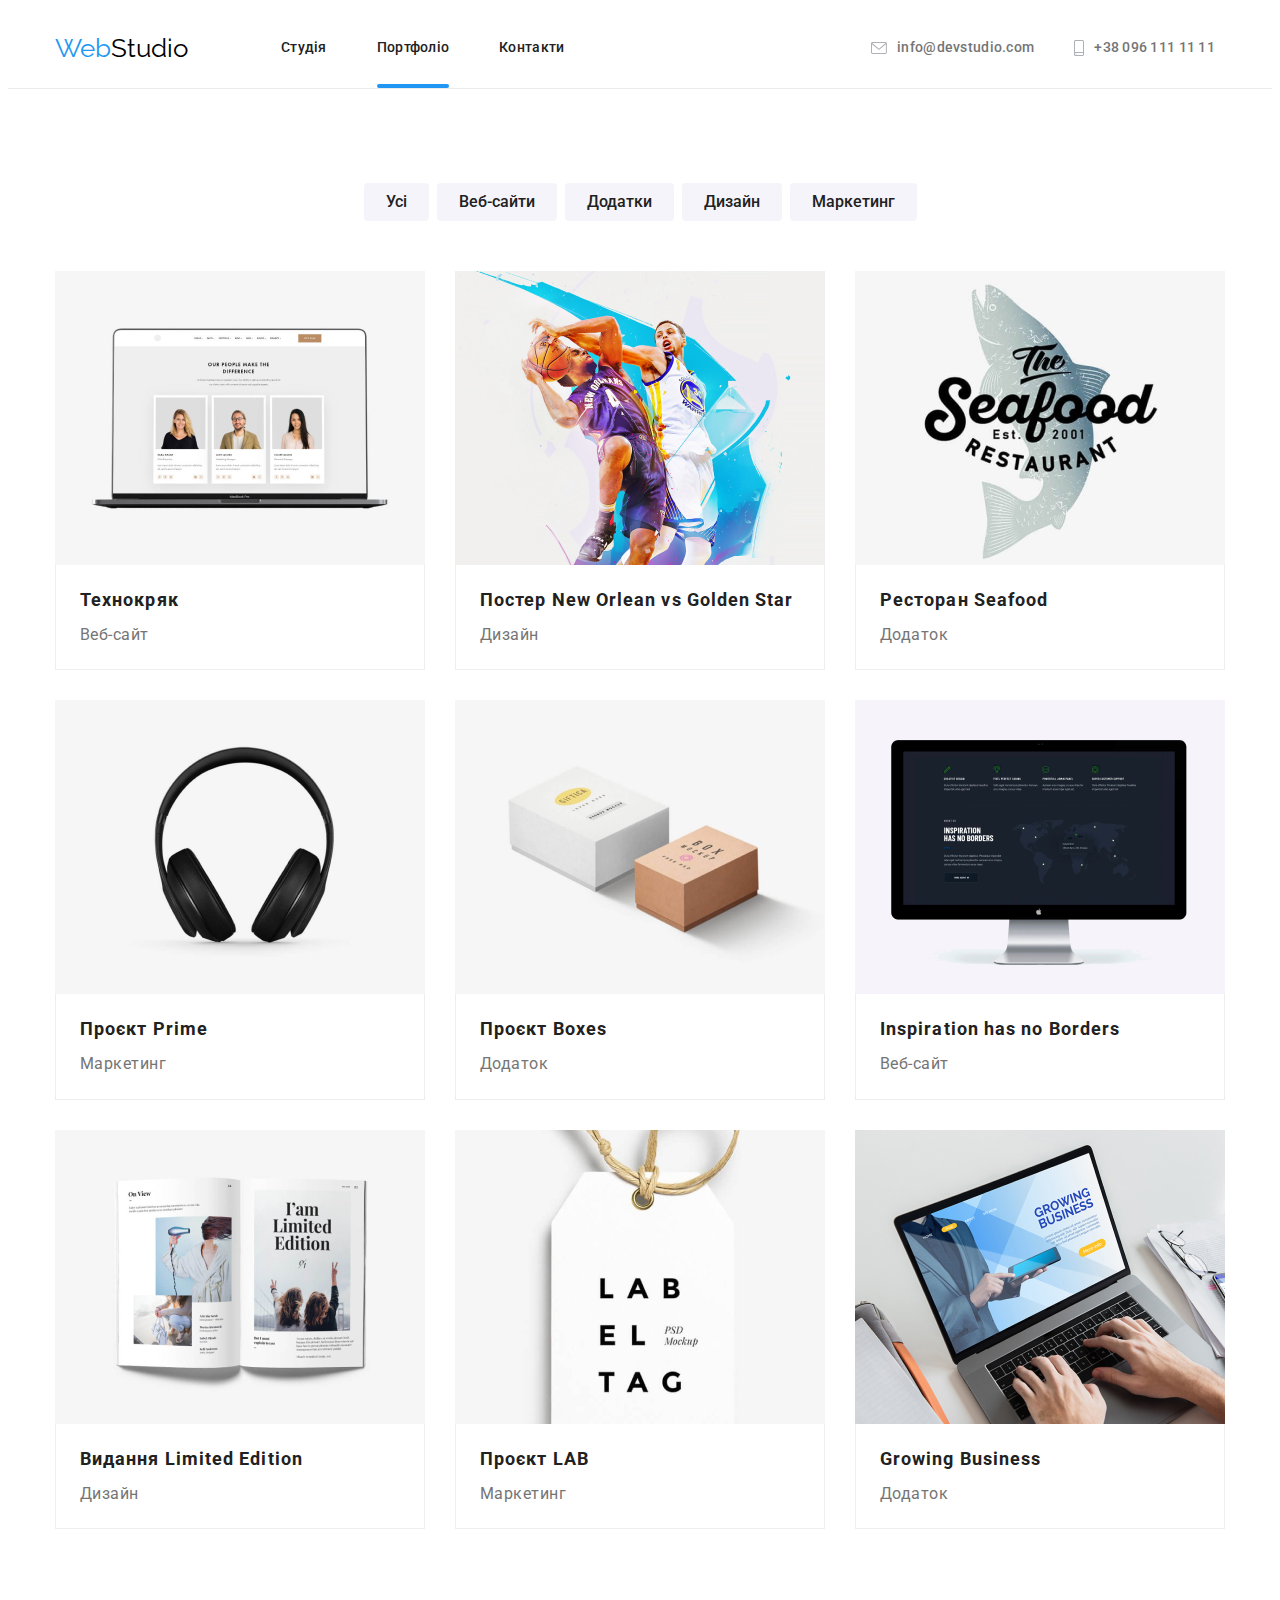
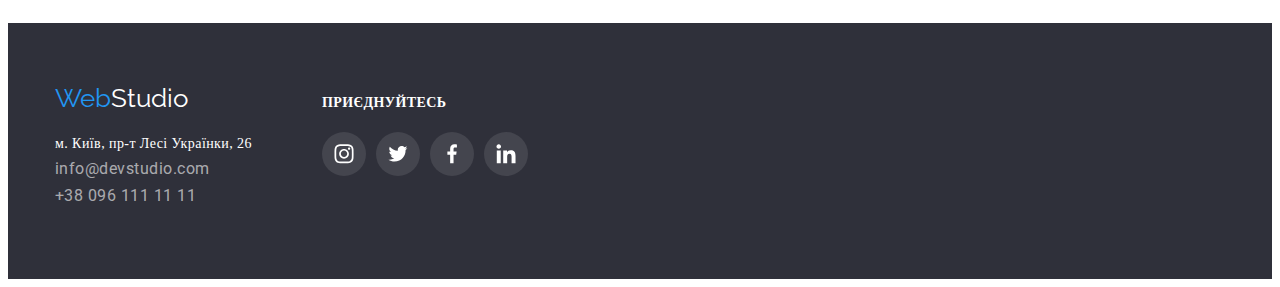
==== portfolio.html @ 5548c5ff "Додає попередній файл" ====
<!DOCTYPE html>
<html lang="uk">
  <head>
    <meta charset="UTF-8" />
    <meta http-equiv="X-UA-Compatible" content="IE=edge" />
    <meta name="viewport" content="width=device-width, initial-scale=1.0" />
    <title>Портфоліо</title>
    <link rel="preconnect" href="https://fonts.googleapis.com" />
    <link rel="preconnect" href="https://fonts.gstatic.com" crossorigin />
    <link
      href="https://fonts.googleapis.com/css2?family=Raleway:wght@700&family=Roboto:wght@400;500;700;900&display=swap"
      rel="stylesheet"
    />
    <link
      rel="stylesheet"
      href="https://cdnjs.cloudflare.com/ajax/libs/modern-normalize/1.1.0/modern-normalize.min.css"
      integrity="sha512-wpPYUAdjBVSE4KJnH1VR1HeZfpl1ub8YT/NKx4PuQ5NmX2tKuGu6U/JRp5y+Y8XG2tV+wKQpNHVUX03MfMFn9Q=="
      crossorigin="anonymous"
      referrerpolicy="no-referrer"
    />
    <link rel="stylesheet" href="./css/styles.css" />
  </head>
  <body>
    <header class="header">
      <div class="container main-nav">
        <div class="container-nav-logo">
          <a href="" class="link logo"
            ><span class="logo-decorate">Web</span>Studio</a
          >
          <p></p>
          <nav class="nav">
            <ul class="nav-list">
              <li class="list">
                <a href="./index.html" class="nav-link link">Студія</a>
              </li>
              <li class="list">
                <a href="" class="nav-link current link">Портфоліо</a>
              </li>
              <li class="list">
                <a href="" class="nav-link link">Контакти</a>
              </li>
            </ul>
          </nav>
        </div>
        <div>
          <ul class="contacts">
            <li class="list contacts-list">
              <a class="link contacts-link color-link" href="mailto:info@devstudio.com">
                <svg class="sprite-contact" style="height:12px; width:16px">
                  <use href="./img/sprite.svg#icon-envelope-1"></use>
                </svg>
                info@devstudio.com</a
              >
            </li>
            <li class="list contacts-list">
              <a class="link contacts-link color-link" href="mailto:info@devstudio.com">
                  <svg class="sprite-contact" style="height:16px; width: 10px">
                    <use href="./img/sprite-telephone.svg#icon-smartphone-2-1"></use>
                  </svg>+38 096 111 11 11</a>
            </li>
          </ul>
        </div>
      </div>
    </header>
    <main>
      <section class="portfolio">
        <div class="container container-projects">
          <h1 class="visually-hidden">Портфоліо</h1>
          <ul class="buttons-list">
            <li class="link list">
              <button class="button button-portfolio" type="button">Усі</button>
            </li>
            <li class="link list">
              <button class="button button-portfolio" type="button">
                Веб-сайти
              </button>
            </li>
            <li class="link list">
              <button class="button button-portfolio" type="button">
                Додатки
              </button>
            </li>
            <li class="link list">
              <button class="button button-portfolio" type="button">
                Дизайн
              </button>
            </li>
            <li class="link list">
              <button class="button button-portfolio" type="button">
                Маркетинг
              </button>
            </li>
          </ul>
          <ul class="projects">
            <li class="projects-list list">
              <a href="" class="projects-link link">
              <div class="projects-overlay">
                <img
                class="projects-item"
                src="./img/tehnokryack.jpg"
                width="370"
                alt="Технокряк"
              />
                <p class="projects-overlay-text">Ресурс пропонує комплексні пропозиції з різним рівнем
                  функціоналу та сервісів. Все це дозволить відвідувачу
                  отримати вичерпні відомості про компанію чи приватну особу.</p>
              </div>
              <div class="projects-description">
                <h2 class="projects-title">Технокряк</h2>
                <p class="projects-about">Веб-сайт</p>
              </div>
            </a>
            </li>
            <li class="projects-list link list">
              <a href="" class="projects-link link">
              <div class="projects-overlay"><img
                class="projects-item"
                src="./img/new-orlean.jpg"
                width="370"
                alt="New Orlean постер"
              />
              <p class="projects-overlay-text">Ресурс пропонує комплексні пропозиції з різним рівнем
                функціоналу та сервісів. Все це дозволить відвідувачу
                отримати вичерпні відомості про компанію чи приватну особу.</p>
              </div>
              <div class="projects-description">
                <h2 class="projects-title">Постер New Orlean vs Golden Star</h2>
                <p class="projects-about">Дизайн</p>
              </div>
            </a>
            </li>
            <li class="projects-list link list">
              <a href="" class="projects-link link">
                <div class="projects-overlay"><img
                class="projects-item"
                src="./img/seafood.jpg"
                width="370"
                alt="Ресторан Seafood"
              />
              <p class="projects-overlay-text">Ресурс пропонує комплексні пропозиції з різним рівнем
                функціоналу та сервісів. Все це дозволить відвідувачу
                отримати вичерпні відомості про компанію чи приватну особу.</p></div>
              <div class="projects-description">
                <h2 class="projects-title">Ресторан Seafood</h2>
                <p class="projects-about">Додаток</p>
              </div>
            </a>
            </li>
            <li class="projects-list link list">
              <a href="" class="projects-link link">
                <div class="projects-overlay"><img
                class="projects-item"
                src="./img/prime.jpg"
                width="370"
                alt="Проєкт Prime"
              />
              <p class="projects-overlay-text">Ресурс пропонує комплексні пропозиції з різним рівнем
                функціоналу та сервісів. Все це дозволить відвідувачу
                отримати вичерпні відомості про компанію чи приватну особу.</p></div>
              <div class="projects-description">
                <h2 class="projects-title">Проєкт Prime</h2>
                <p class="projects-about">Маркетинг</p>
              </div>
            </a>
            </li>
            <li class="projects-list link list">
              <a href="" class="projects-link link">
                <div class="projects-overlay"><img
                class="projects-item"
                src="./img/boxes.jpg"
                width="370"
                alt="Проєкт Boxes"
              />
              <p class="projects-overlay-text">Ресурс пропонує комплексні пропозиції з різним рівнем
                функціоналу та сервісів. Все це дозволить відвідувачу
                отримати вичерпні відомості про компанію чи приватну особу.</p></div>
              <div class="projects-description">
                <h2 class="projects-title">Проєкт Boxes</h2>
                <p class="projects-about">Додаток</p>
              </div>
            </a>
            </li>
            <li class="projects-list link list">
              <a href="" class="projects-link link">
                <div class="projects-overlay"><img
                class="projects-item"
                src="./img/inspiration.jpg"
                width="370"
                alt="Inspiration has no Borders"
              />
              <p class="projects-overlay-text">Ресурс пропонує комплексні пропозиції з різним рівнем
                функціоналу та сервісів. Все це дозволить відвідувачу
                отримати вичерпні відомості про компанію чи приватну особу.</p></div>
              <div class="projects-description">
                <h2 class="projects-title">Inspiration has no Borders</h2>
                <p class="projects-about">Веб-сайт</p>
              </div>
            </a>
            </li>
            <li class="projects-list link list">
              <a href="" class="projects-link link">
                <div class="projects-overlay"><img
                class="projects-item"
                src="./img/limited-edition.jpg"
                width="370"
                alt="Видання Limited Edition"
              />
              <p class="projects-overlay-text">Ресурс пропонує комплексні пропозиції з різним рівнем
                функціоналу та сервісів. Все це дозволить відвідувачу
                отримати вичерпні відомості про компанію чи приватну особу.</p></div>
              <div class="projects-description">
                <h2 class="projects-title">Видання Limited Edition</h2>
                <p class="projects-about">Дизайн</p>
              </div>
            </a>
            </li>
            <li class="projects-list link list">
             <a href="" class="projects-link link">
              <div class="projects-overlay"> <img
              class="projects-item"
              src="./img/lab.jpg"
              width="370"
              alt="Проєкт LAB"
            />
            <p class="projects-overlay-text">Ресурс пропонує комплексні пропозиції з різним рівнем
              функціоналу та сервісів. Все це дозволить відвідувачу
              отримати вичерпні відомості про компанію чи приватну особу.</p></div>
              <div class="projects-description">
                <h2 class="projects-title">Проєкт LAB</h2>
                <p class="projects-about">Маркетинг</p>
              </div>
            </a>
            </li>
            <li class="projects-list link list">
              <a href="" class="projects-link link">
                <div class="projects-overlay">
                <img
                class="projects-item"
                src="./img/growing-business.jpg"
                width="370"
                alt="Growing Business"
              />
              <p class="projects-overlay-text">Ресурс пропонує комплексні пропозиції з різним рівнем
                функціоналу та сервісів. Все це дозволить відвідувачу
                отримати вичерпні відомості про компанію чи приватну особу.</p>
              </div>
              <div class="projects-description">
                <h2 class="projects-title">Growing Business</h2>
                <p class="projects-about">Додаток</p>
              </div>
            </a>
            </li>
          </ul>
        </div>
      </section>
    </main>
    <footer class="footer">
      <div class="container footer-group">
        <div class="footer-address">
          <a href="" class="link logo footer-logo"
            ><span class="logo-decorate">Web</span>Studio</a>
          <address class="address">
            <ul>
              <li class="list">
                  <p class="post-address">м. Київ, пр-т Лесі Українки, 26</p>
              </li>
              <li class="list">
                <a href="mailto:info@devstudio.com" class="link address-details"
                >info@devstudio.com</a>
              </li>
              <li class="list">
                <a href="tel:+380961111111" class="link address-details"
              >+38 096 111 11 11</a>
              </li>
            </ul>
          </address>
        </div>
        <div class="footer-social">
          <span class="call-to-action">Приєднуйтесь</span>
          <ul class="footer-list">
            <li class="footer-media list">
              <a class="link media footer-icon" href="">
                <svg class="team-media-footer" width="20" height="20">
                  <use href="./img/sprite.svg#icon-instagram-2-1"></use>
                </svg>
              </a>
            </li>
            <li class="footer-media list">
              <a class="link media footer-icon" href="">
                <svg class="team-media-footer" width="20" height="20">
                  <use href="./img/sprite.svg#icon-twitter-1-1"></use>
                </svg>
              </a>
            </li>
            <li class="footer-media list">
              <a class="link media footer-icon" href="">
                <svg class="team-media-footer" width="20" height="20">
                  <use href="./img/sprite.svg#icon-facebook-1-1"></use>
                </svg>
              </a>
            </li>
            <li class="footer-media list">
              <a class="link media footer-icon" href="">
                <svg class="team-media-footer" width="20" height="20">
                  <use href="./img/sprite.svg#icon-linkedin-1-1"></use>
                </svg>
              </a>
            </li>
          </ul>
        </div>
      </div>
      </div>
    </footer>
  </body>
</html>
---- css/styles.css ----
/* -------Загальні --------*/
:root {
    /* Кольори */
/* --background-primary: #f5f5f5; */
--background-second: #F5F4FA;
--background-elements: #2F303A;
--color-primary: #757575;
--color-grey: #212121;
--color-black: #000000;
--color-blue: #2196f3;
--color-white: #ffffff;
--color-link: #AFB1B8;
--transition-duration: 250ms;
--transition-timing-function: cubic-bezier(0.4, 0, 0.2, 1);

}
 
*,
*::before,
*::after {
    box-sizing: border-box;
}

p, h1, h2, h3 {
    margin: 0;
}

ul {
    margin: 0;
    padding: 0;
}

button {
    cursor: pointer;
    border-radius: 4px;

    font-family: 'Roboto', sans-serif;
}

address {
    font-style: normal;
}

.page {
    font-family: 'Roboto', sans-serif;
    font-size: 14px;

    color: var(--color-primary);

    letter-spacing: 0.03em;
}

.link {
    text-decoration: none;
    font-family: 'Roboto', sans-serif;
}

.list {
    list-style: none;
}

.visually-hidden {
    position: absolute;
    width: 1px;
    height: 1px;
    margin: -1px;
    border: 0;
    padding: 0;
    
    white-space: nowrap;
    clip-path: inset(100%);
    clip: rect(0 0 0 0);
    overflow: hidden;
  }

.current {
    color: var(--color-blue);
}

.section-title {
    font-weight: 700;
    font-size: 36px;
    line-height: 1.16;
    text-align: center;
}

.container {
    width: 1200px;
    padding-right: 15px;
    padding-left: 15px;
    margin: 0 auto;
    
}

img {
    display: block;
}

.media {
    border-radius: 50%;
    display: flex;
    justify-content: center;
    align-items: center;

    width: 44px;
    height: 44px;

    gap: 10px;
    fill: currentColor;
}

.media:hover,
.media::after {
    fill: var(--color-blue);
}

.color-link {
    fill: var(--color-link);

    transition: color var(--transition-duration) var(--transition-timing-function);
}

.color-link:hover,
.color-link:after {
    fill: var(--color-blue);
}

/* -----Хедер --- */

.header {
    
    border-bottom: 1px solid #ECECEC;
}

.logo {
    font-family: 'Raleway', sans-serif;
    font-size: 26px;
    line-height: 1.19;
    color: var(--color-black);
}

.logo .logo-decorate {
    color: var(--color-blue);
}

.main-nav {
    display: flex;
    align-items: center;
    justify-content: space-between;
}

.nav-list {
    display: flex;
    gap: 50px;
    align-items: center;
    margin-left: 93px;
}

.current::after {
    content: "";

    position: absolute;

    left: 0;
    bottom: 0;

    display: block;
    width: 100%;
    height: 4px;
    background-color: var(--color-blue);

    border-radius: 2px;

    transition: color var(--transition-duration) var(--transition-timing-function);

}

.sprite-contact {
    transition: fill var(--transition-duration) var(--transition-timing-function);

}

.container-nav-logo {
    display: flex;
}

.logo {
    display: flex;
    align-items: center;
}

.contacts {
    display: flex;
    margin-left: auto;
    align-items: center;
    gap: 30px;
}

.nav-link {
    display: block;
    padding-top: 32px;
    padding-bottom: 32px;

    position: relative;

    font-weight: 500;
    font-size: 14px;
    line-height: 1.14;
    letter-spacing: 0.02em;
    color: var(--color-grey);

    transition: color var(--transition-duration) var(--transition-timing-function);

}

.nav-link:hover,
.nav-link:focus {
    color: var(--color-blue);
} 

.contacts .contacts-link {
    font-size: 14px;
    font-weight: 500;
    line-height: 1.14;
    letter-spacing: 0.02em;
    color: var(--color-primary);
    
    display: flex;
    align-items: center;

}

.contacts-link:hover,
.contacts-link:focus {
    color: var(--color-blue);
}

.contakts-list .link {
    padding-top: 32px;
    padding-bottom: 32px;
}

.contacts-link {
    margin-right: 10px;
}

.contacts-list {
    display: flex;
}

.sprite-contact {
    margin-right: 10px;
}



/* -------Секція хіро------*/

.hero {
    text-align: center;
    padding: 200px 0;

    height: 600px;
    max-width: 1600px;
    margin-left: auto;
    margin-right: auto;

    border-color: var(--color-black);

    background-image: url(../img/Img\ Overlay\ \(1\).svg), url(../img/Img\ \(1\).svg);
    background-size: cover;
    background-repeat: no-repeat;
    background-position: center;

}

.hero-title {

    display: block;
    text-align: center;
    margin: 0 auto;
    margin-bottom: 30px;

    color: var(--color-white);

    text-transform: uppercase;
    font-weight: 900;
    font-size: 44px;
    line-height: 1.36;
    letter-spacing: 0.06em;

    max-width: 696px; 
}

.hero-button {
    background-color: var(--color-blue);
    color: var(--color-white);
    box-shadow:  0px 4px 4px rgba(0, 0, 0, 0.15);

    font-weight: 700;
    font-size: 16px;
    line-height: 1.87;
    letter-spacing: 0.06em;

    width: 216px;
    height: 50px;

    border: 0;
    transition: color var(--transition-duration) var(--transition-timing-function);
}

.hero-button:hover,
.hero-button:focus {
    background: #188CE8
}


/* -----Секція advantages-------*/

.container-advantages {
    display: flex;
    gap: 30px;
    margin: 0 auto;
    padding: 94px 0 0 0;
}

.advantages-list::before {
    content: "";
    background-color: rgba(245, 244, 250, 1);
    height: 120px;
    width: 270px;
    
    display: block;
    margin-bottom: 30px;
    gap: 30px;
    margin-top: 0;

    border-radius: 4px;

    background-size:auto;
    background-repeat: no-repeat;
    background-position: center;
}

.antenna::before {
    background-image: url(../img/antenna\ 1\ \(1\).svg);

}

.clock::before {
    background-image: url(../img/clock\ 1\ \(1\).svg);

}

.diagram::before {
    background-image: url(../img/diagram\ 1\ \(1\).svg);

}

.astronaut::before {
    background-image: url(../img/astronaut\ 1\ \(1\).svg);
}


.advantages .advantages-title {
     font-weight: 700;
     font-size: 14px;
     line-height: 1.14;

     color: var(--color-grey);
     text-transform: uppercase;
     margin: 0 auto;
     margin-bottom: 10px;
}

.advantages-main {
    display: flex; gap: 30px;
} 

.advantages .advantages-note {
     line-height: 1.71;
}

.advantages-list {
    width: calc((100% - 90px) / 4);
}

.advantages-note {
    margin: 0 auto;
}

/* -------Секція Duties-------  */

.duties {
    margin: 0 auto;
    padding: 94px 0;
}

.duties-title {
    margin: 0 0 50px 0;

    color: var(--color-grey);
} 

.duties .duties-list {
    display: flex;
    gap: 30px;
}

.overlay-wrap {
    position: relative;
}

.overlay-text {
    position: absolute;

    padding: 27px;
    margin: 0;
    width: 100%;
    bottom: 0;
    left: 0;

    text-align: center;

    text-transform: uppercase;
    font-weight: 700;
    font-size: 14px;
    line-height: 1.14;
    letter-spacing: 0.03em;

    color: var(--color-white);
    background-color: rgba(47, 48, 58, 0.8);
}


/* -----Секція Team --------*/

.team {
    padding: 94px 0;
    background-color: var(--background-second);
}

.container-team {
    padding: 94px 0;
    margin: 0 auto;
}

.team-list {
    display: flex;
    gap: 30px;
}

.team-icon {
    background-color: var(--color-white);
    box-shadow: 0px 1px 3px rgba(0, 0, 0, 0.12), 0px 1px 1px rgba(0, 0, 0, 0.14),
    0px 2px 1px rgba(0, 0, 0, 0.2);

}

.team-title {
    margin-top: 0;
    margin-bottom: 50px;
    color: #212121;
}

.team .team-name {
    font-weight: 500;
    font-size: 16px;
    line-height: 1.18;
    text-align: center;

    margin-bottom: 9.95px;

    color: var(--color-grey);
}

.team .team-role {
    font-size: 16px;
    text-align: center;
    line-height: 1.17;
    letter-spacing: 0.03em;

    margin: 0;
    padding: 0;
    margin-bottom: 16px;
}

.color-link {
    transition: color var(--transition-duration) var(--transition-timing-function);}

.team-description {
    border: 1px;
    border-style:solid;
    border-color: #EEEEEE;
    border-radius: 4px;

    padding: 30px 0;
    padding-bottom: 30px;
    text-align: center;
    
}

.team-media-list {
    display: flex;
    justify-content:center;
    align-items: center;
    gap: 10px;
    margin: 0;
    padding-left: 0;

}

.media {
   
    display: flex;
    align-items: center;
    justify-content: center;
    width: 44px;
    height: 44px;

    color: var(--color-link);
    border-radius: 50%;

    transition: background-color var(--transition-duration)
    var(--transition-timing-function),
  color var(--transition-duration) var(--transition-timing-function);
}

.media:hover,
.media:focus {
    color: var(--color-white);
    background-color: var(--color-blue);

}

/* ---Секція Клієнти---- */

.clients {
    padding: 94px 0;
} 

.clients-title {
    color: var(--color-grey);
    
    margin-top: 0;
    margin-bottom: 50px;
}

.clients-list {
    display: flex;
    justify-content: space-between;
}

.client-logo {
    gap: 30px;
    width: 170px;
    display: flex;
    margin: 0 auto;
   
}

.client-icon {
    /* fill: var(--color-link); */

    width: 106px;
    height: 60px;
    margin: 0 auto;

    border: 1px solid #AFB1B8;
    border-radius: 4px;
    padding: 16px 32px;

    height: 92px;
    width: 170px;
    transition: background-color var(--transition-duration)
    var(--transition-timing-function),
  color var(--transition-duration) var(--transition-timing-function); 

}

.team-media-icon {
    fill: currentColor;
} 

.client-icon:hover,
.client-icon:focus {
    color: var(--color-blue);
    border-color: var(--color-blue);
}

/* -----Секція Футер---- */

.footer {
    background-color: var(--background-elements);

    padding: 60px 0;
    
}

.footer-group {
    display: flex;
    align-items: center;
    align-items: baseline;
}

.footer-address {
    margin-right: 70px;
    margin-bottom: 9px;
}

.footer-logo {
    color: var(--color-white);
    margin-bottom: 20px;
}

.address {
    font: inherit;
}

.address .post-address {
    font-size: 14px;
    color: var(--color-white);
    line-height: 1.46;
    letter-spacing: 0.03em;
}

.address-details {
    color: rgba(255, 255, 255, 0.6);

    line-height: 1.71;
    letter-spacing: 0.03em;
}

.address-mail {
    margin-bottom: 9px;
}

.footer-social {
    display: block;
}

.footer-list {
    display: flex;
    margin-top: 20px;
    gap: 10px;
}

.call-to-action {
    text-transform: uppercase;
    font-weight: 700;
    font-size: 14px;
    line-height: 1.15;
    letter-spacing: 00.03em;
    color: var(--color-white);

}

.footer-icon {
    fill: var(--color-white);
    background-color: rgba(255, 255, 255, 0.1);

    transition: color var(--transition-duration) var(--transition-timing-function);

}

.footer-icon:hover,
.footer-icon:focus {
    background-color: var(--color-blue);
}

.team-media-footer {
    fill: var(--color-white);
}

/* ----Секція Portfolio ------ */


.button {
    font-weight: 500;
    font-size: 16px;
    line-height: 1.62;
    color: var(--color-grey);
    background-color: var(--background-second);
    text-align: center;
}

.button:hover,
.button:focus {
    color: var(--color-blue);
}

.portfolio {
    padding: 94px 0;
}

.buttons-list {
    display: flex;
    justify-content: center;
    gap: 8px;
    margin-bottom: 50px;

}

.button-portfolio {
    border: 0;
    background-color: var(--background-second);

    font-family: 'Roboto', sans-serif;
    font-size: 16px;
    line-height: 1.62;
    padding: 6px 22px;

    transition: color var(--transition-duration) var(--transition-timing-function),
    background-color var(--transition-duration)
      var(--transition-timing-function),
    box-shadow var(--transition-duration) var(--transition-timing-function);
}

.button-portfolio:focus,
.button-portfolio:hover {
    background-color: var(--color-blue);
    color: var(--color-white);
    box-shadow: 0px 3px 1px rgba(0, 0, 0, 0.1), 0px 1px 2px rgba(0, 0, 0, 0.08),
    0px 2px 2px rgba(0, 0, 0, 0.12);
}

.projects {
    display: flex;
    flex-wrap: wrap;

    justify-content: space-between;
    gap: 30px;
} 

.projects .projects-list {

    flex-basis: calc((100% - 60px) / 3);
    border: 1px;
}

.projects-link {
    display: block;
    background-color:var(--color-white); 

    transition: color var(--transition-duration) var(--transition-timing-function);
}

.projects-link:hover,
.projects-link:focus {

    box-shadow: 0px 1px 1px rgba(0, 0, 0, 0.12), 0px 4px 4px rgba(0, 0, 0, 0.06),
    1px 4px 6px rgba(0, 0, 0, 0.16);

}

.projects-link:hover .projects-overlay-text,
.projects-link:focus .projects-overlay-text {

    transform: translateY(0);
}

.projects-title {
    color: var(--color-grey);

    font-weight: 700;
    font-size:18px;
    line-height: 1.71;
    letter-spacing: 0.06em;

    margin: 0 auto;
    margin-bottom: 4px;
}

.progects-item {
    box-shadow: 0px 1px 3px rgba(0, 0, 0, 0.12), 0px 1px 1px rgba(0, 0, 0, 0.14),
    0px 2px 1px rgba(0, 0, 0, 0.2);
}

.projects-about {
    font-size: 16px;
    line-height: 1.86;
    letter-spacing: 0.03em;
    margin: 0;
    padding: 0;
    color: var(--color-primary);
}

.projects .projects-description {
   padding: 20px 24px;
   margin: 0 auto;

   border-style: solid;
   border: solid 1px #EEEEEE;
   border-top: none;
}

.projects-overlay {
    
    position: relative;
    overflow: hidden;
}

.projects-link {
    position: relative;
    overflow: hidden;
}

.projects-overlay-text {
        position: absolute;
        top: 0;
        left: 0;
        width: 100%;
        height: 100%;
        padding: 63px 24px;
        font-size: 18px;
        line-height: 1.55;
        color: var(--color-white);
        transition: transform 250ms cubic-bezier(0.4, 0, 0.2, 1);
        transform: translateY(100%);
        background: rgba(33, 150, 243, 0.9);
}
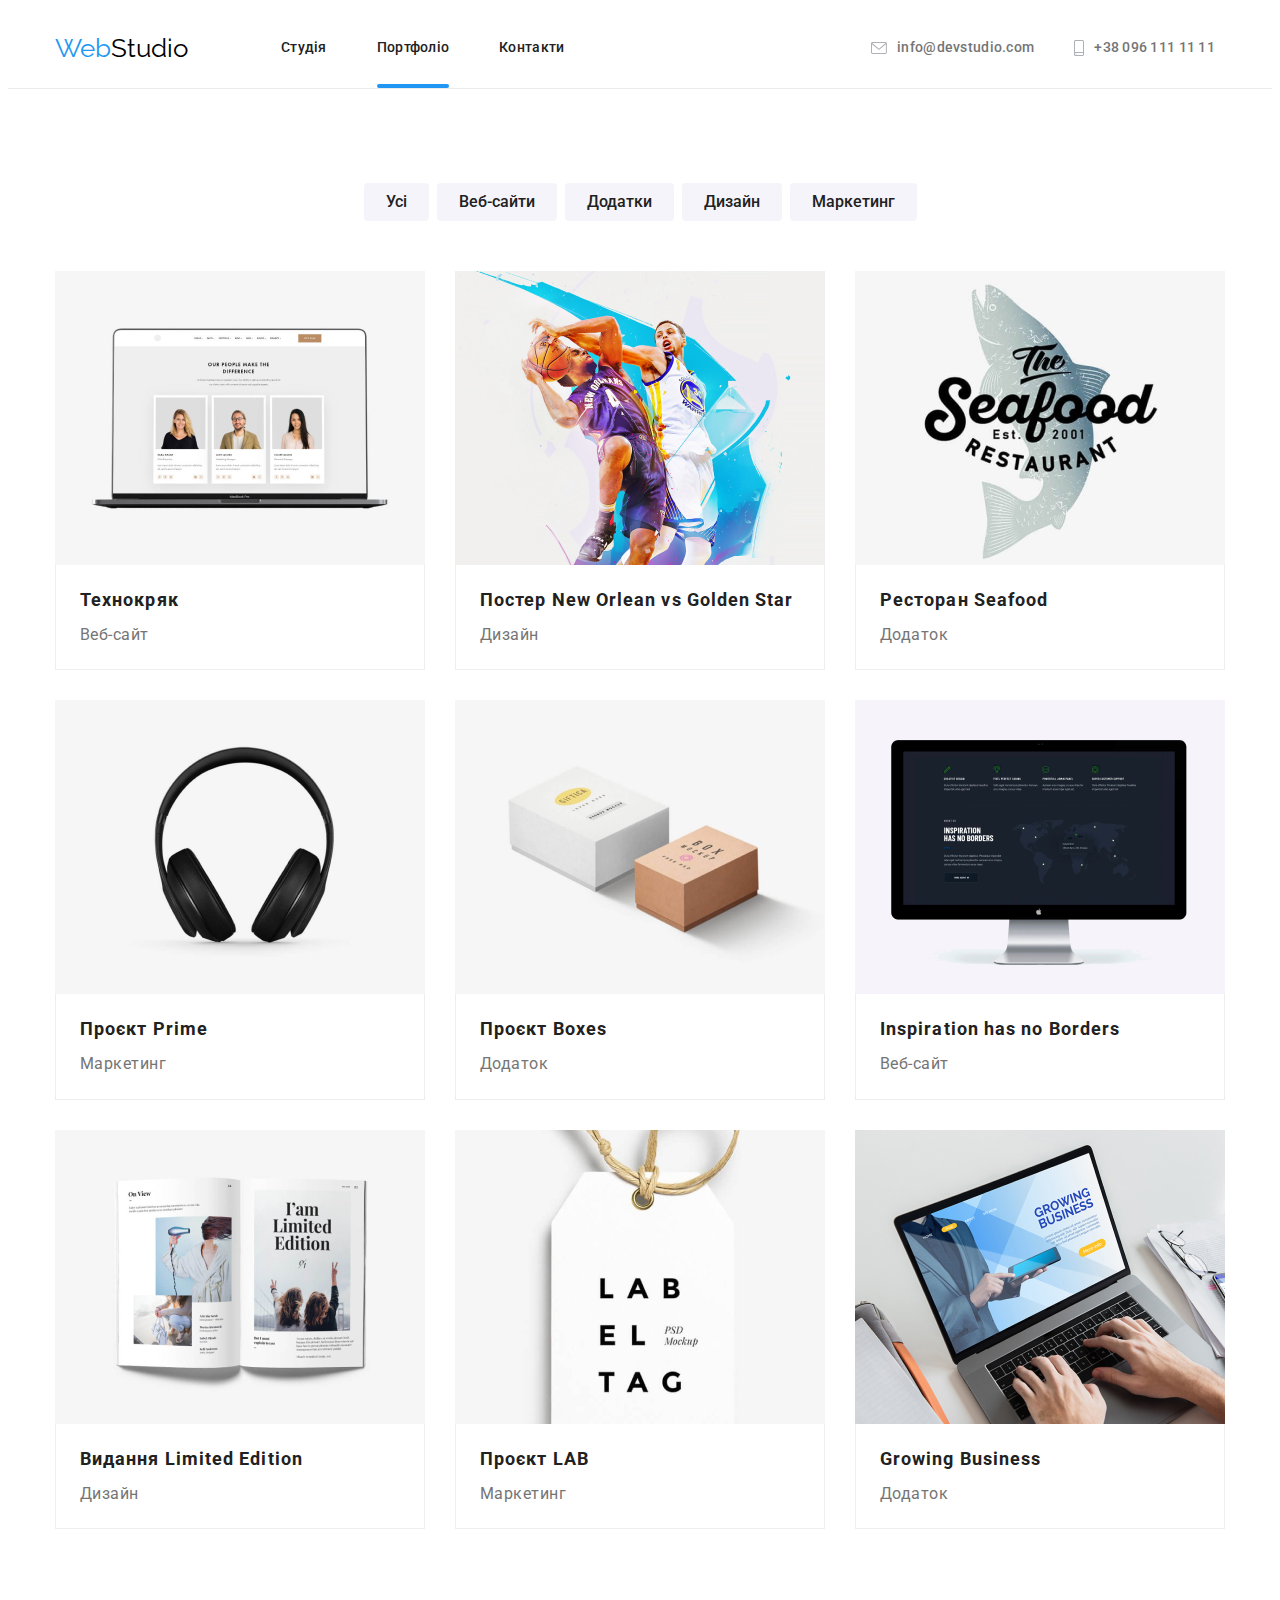
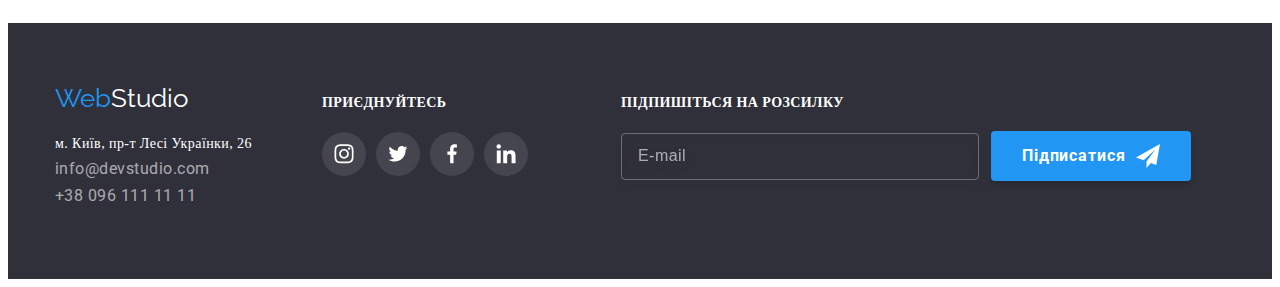
==== commit 17b1c323: "Додає інпут у футер" ====
--- a/portfolio.html
+++ b/portfolio.html
@@ -308,8 +308,18 @@
             </li>
           </ul>
         </div>
-      </div>
-      </div>
-    </footer>
+        <div class="footer-form">
+          <h3 class="form-title">Підпишіться на розсилку</h3>
+          <form action="" class="footer-input">
+            <input type="email" placeholder="E-mail">
+            <button type="submit" class="footer-button">Підписатися
+            <svg width="24" height="24" class="email-button">
+              <use href="./img/sprite.svg#icon-icon-send-1"></use>
+            </svg>
+          </button>
+          </form>
+        </div>
+        </div>
+      </footer>
   </body>
 </html>
--- a/css/styles.css
+++ b/css/styles.css
@@ -637,6 +637,7 @@
 
 .footer-social {
     display: block;
+    margin-right: 93px;
 }
 
 .footer-list {
@@ -671,6 +672,83 @@
 .team-media-footer {
     fill: var(--color-white);
 }
+
+.form-title {
+   
+    text-transform: uppercase;
+    font-weight: 700;
+    font-size: 14px;
+    line-height: 1.14;
+    letter-spacing: 0.03em;
+    
+    color: var(--color-white);
+    margin-bottom: 20px;
+}
+
+.footer-input {
+    display: flex;
+    align-items: center;
+}
+
+.footer-button {
+    display: flex;
+    align-items: center;
+    justify-content: center;
+    text-align: center;
+
+    width: 200px;
+    padding-top: 10px;
+    padding-bottom: 10px;
+
+    gap: 10px;
+
+    color: var(--color-white);
+    background-color: var(--color-blue);
+    box-shadow: 0px 4px 4px rgba(0, 0, 0, 0.15);
+
+    border: transparent;
+    border-radius: 4px;
+    
+   
+    font-weight: 700;
+    font-size: 16px;
+    line-height: 1.87;
+    letter-spacing: 0.06em;
+}
+
+.email-button {
+   
+    fill: currentColor;
+    transition: color var(--transition-duration) var(--transition-timing-function);
+}
+
+.footer-button:hover,
+.footer-button:focus {
+    background: #188CE8
+}
+
+.footer-form input::placeholder {
+
+    color: rgba(255, 255, 255, 0.6);
+    font-size: 16px;
+    line-height: 1.25;
+    letter-spacing: 0.03em;
+  }
+
+
+.footer-form input {
+
+  border-radius: 4px;
+  border: 1px solid rgba(255, 255, 255, 0.3);
+
+  background-color: inherit;
+  filter: drop-shadow(0px 4px 4px rgba(0, 0, 0, 0.15));
+  
+  width: 358px;
+  padding: 15px 16px;
+  margin-right: 12px;
+}
+ 
 
 /* ----Секція Portfolio ------ */
 
@@ -821,6 +899,3 @@
 }
 
 
-
- 
- 
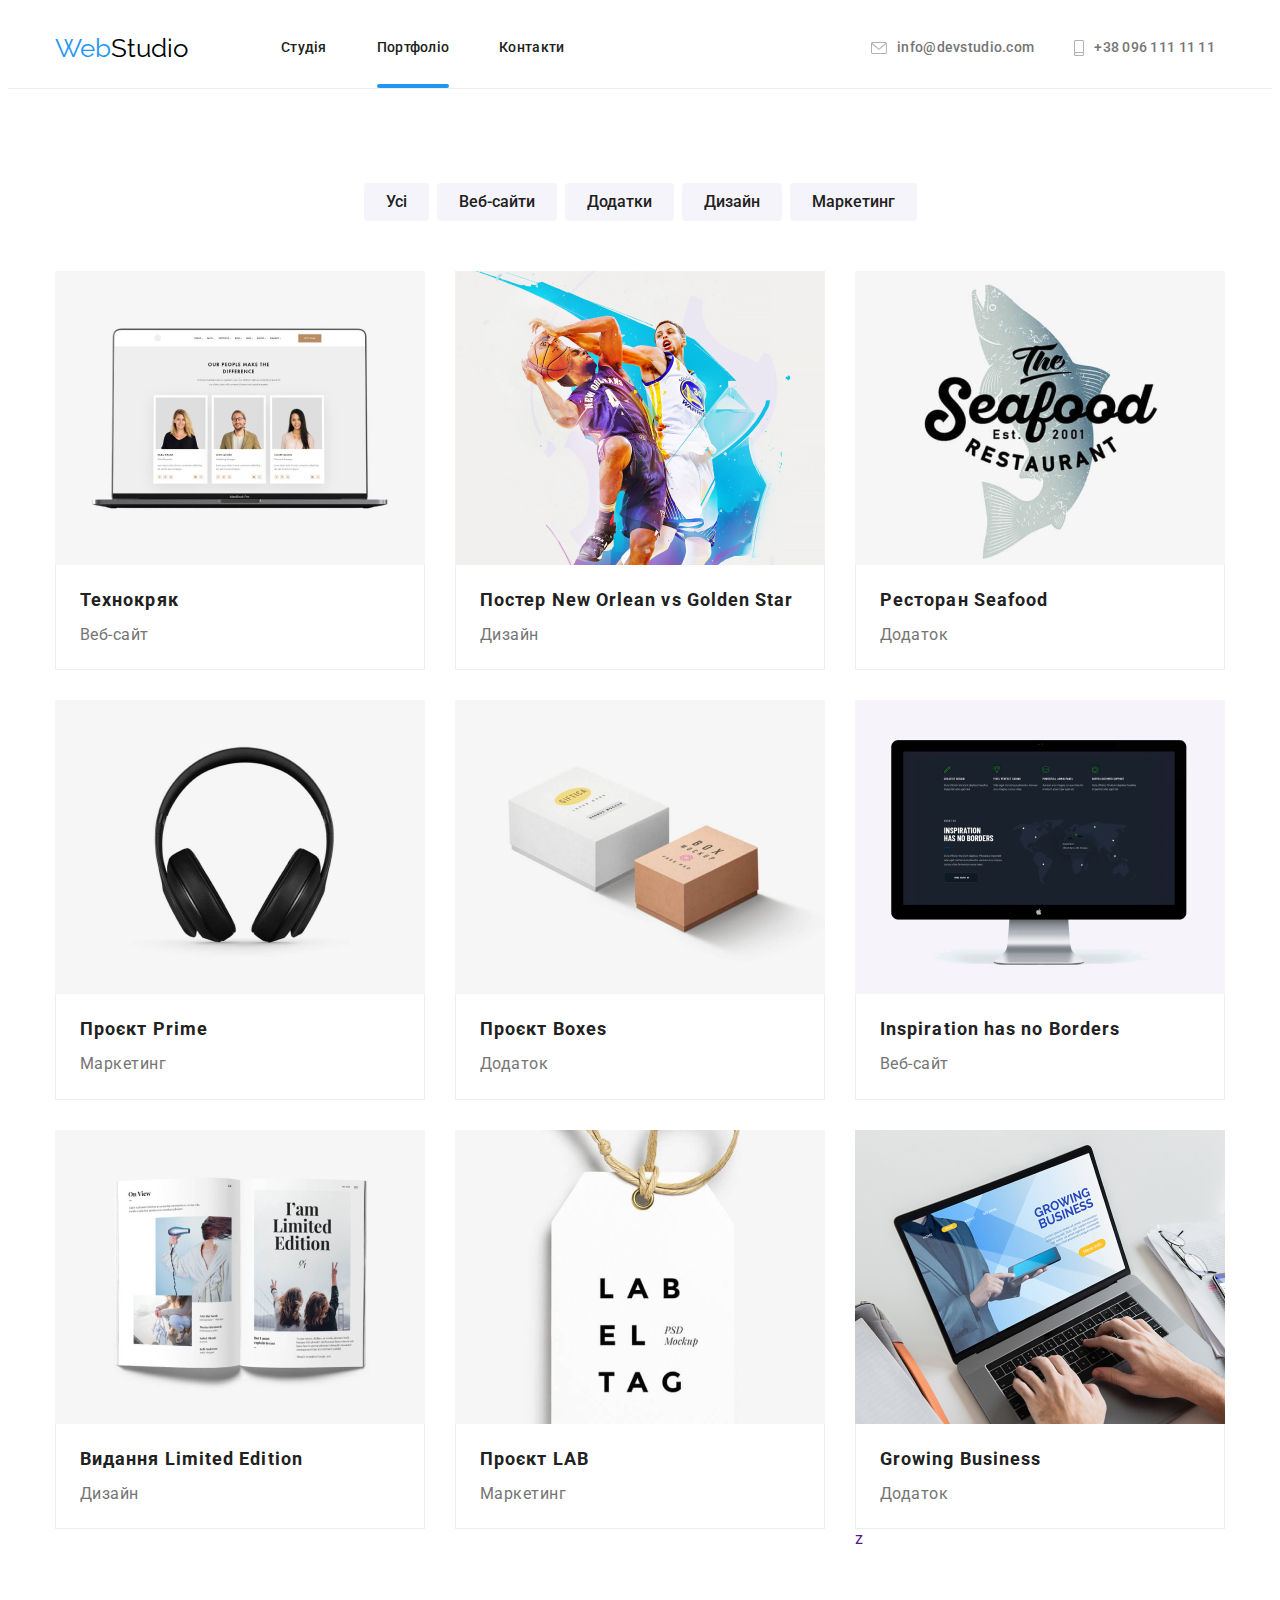
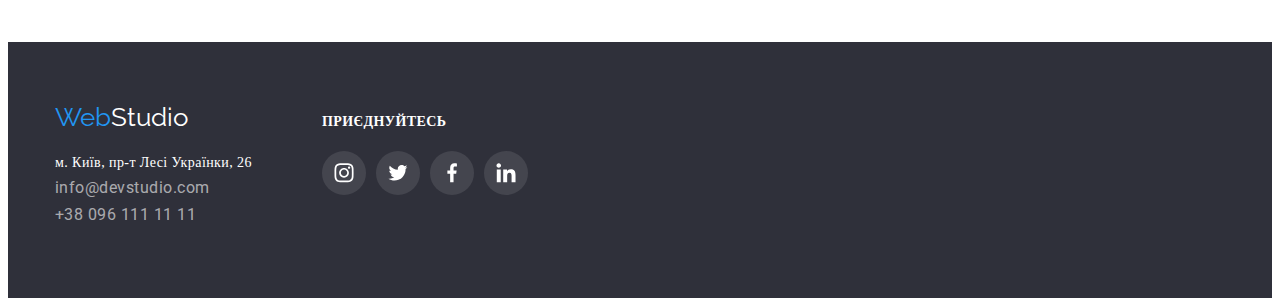
==== commit 0228ec59: "Додає поля форми" ====
--- a/portfolio.html
+++ b/portfolio.html
@@ -247,7 +247,7 @@
               <div class="projects-description">
                 <h2 class="projects-title">Growing Business</h2>
                 <p class="projects-about">Додаток</p>
-              </div>
+              </div>z
             </a>
             </li>
           </ul>
@@ -308,18 +308,8 @@
             </li>
           </ul>
         </div>
-        <div class="footer-form">
-          <h3 class="form-title">Підпишіться на розсилку</h3>
-          <form action="" class="footer-input">
-            <input type="email" placeholder="E-mail">
-            <button type="submit" class="footer-button">Підписатися
-            <svg width="24" height="24" class="email-button">
-              <use href="./img/sprite.svg#icon-icon-send-1"></use>
-            </svg>
-          </button>
-          </form>
-        </div>
-        </div>
-      </footer>
+      </div>
+      </div>
+    </footer>
   </body>
 </html>
--- a/css/styles.css
+++ b/css/styles.css
@@ -898,4 +898,94 @@
         background: rgba(33, 150, 243, 0.9);
 }
 
-
+/* ----------Модальне вікно------------- */
+
+.backdrop {
+    position: fixed;
+    top: 0;
+    left: 0;
+    height: 100%;
+    width: 100%;
+    background-color: rgba(0, 0, 0, 0.2);
+    transition: opacity 300ms linear , visibility 300ms linear;
+}
+
+.backdrop.is-hidden {
+    opacity: 0.5;
+    pointer-events: none;
+    visibility: hidden;
+}
+
+.modal {
+    position: absolute;
+    top: 50%;
+    left: 50%;
+    transform: translate(-50%, -50%) scale(1);
+    
+    transition: transform 1000ms cubic-bezier(0.4, 0, 0.2, 1);
+   
+    min-height: 581px;
+    min-width: 528px;
+    
+    border-radius: 4px;
+
+    background-color: #fff;
+    box-shadow: 0px 2px 1px rgba(0, 0, 0, 0.2), 0px 1px 1px rgba(0, 0, 0, 0.14), 0px 1px 3px rgba(0, 0, 0, 0.12);
+}
+
+.close-icon {
+    fill: #000;
+}
+
+.modal-button {
+    display: flex;
+    position: absolute;
+    align-items: center;
+    justify-content: center;
+
+    width: 30px;
+    height: 30px;
+
+    right: 10px;
+    top: 10px;
+
+    border-radius: 50%;
+    border: 1px solid rgba(0, 0, 0, 0.1);
+    background-color: #fff;
+
+    cursor: pointer;
+
+}
+
+.modal-title {
+}
+.modal-form {
+}
+.lead-form {
+}
+.madal-window {
+}
+.comment {
+}
+.modal-window {
+}
+.form-check {
+}
+.form-checkbox {
+}
+.checkbox {
+}
+.form-submit {
+    display: block;
+    background-color:var(--color-blue);
+    color:var(--color-white) 
+    box-shadow: 0px 4px 4px rgba(0, 0, 0, 0.15);
+ 
+    border-radius: 4px;
+    border-color: transparent;
+    min-width: 200px;
+    padding: 10px 52px;
+  
+    text-align: center;
+    margin: 0 auto;
+}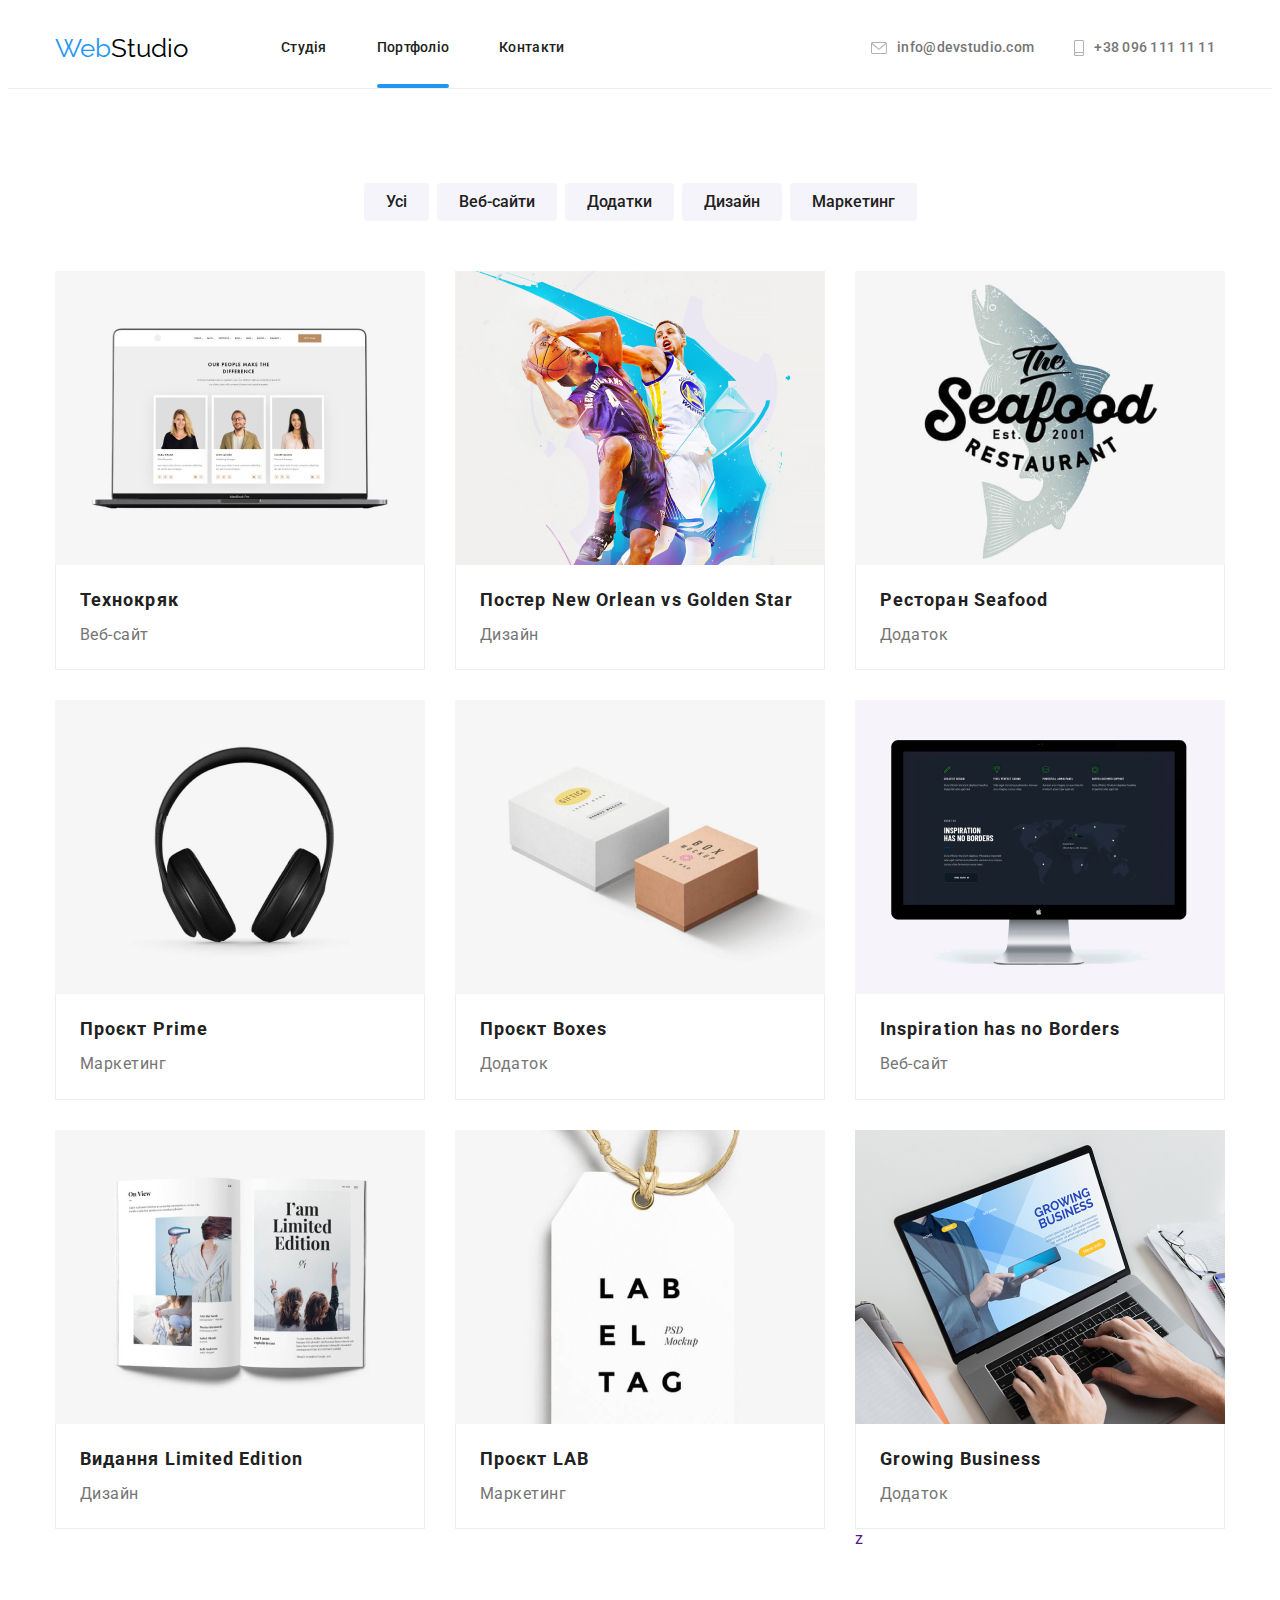
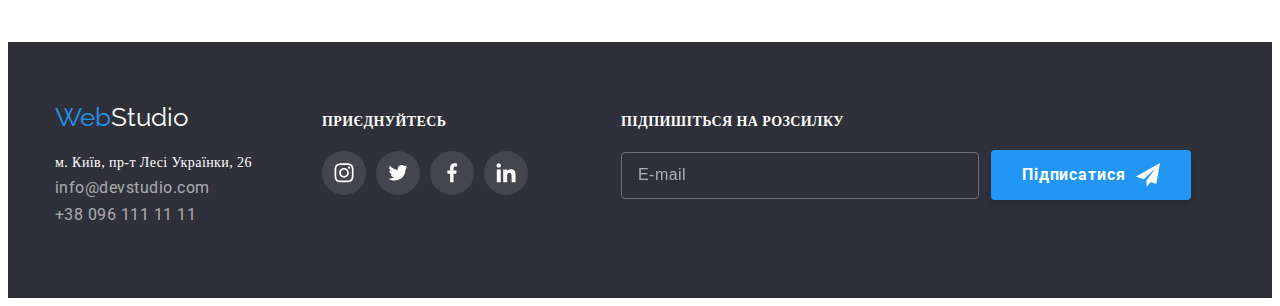
==== commit e9fe26ea: "Оновлює футер" ====
--- a/portfolio.html
+++ b/portfolio.html
@@ -260,7 +260,7 @@
           <a href="" class="link logo footer-logo"
             ><span class="logo-decorate">Web</span>Studio</a>
           <address class="address">
-            <ul>
+            <ul class="address-list">
               <li class="list">
                   <p class="post-address">м. Київ, пр-т Лесі Українки, 26</p>
               </li>
@@ -308,8 +308,18 @@
             </li>
           </ul>
         </div>
-      </div>
-      </div>
-    </footer>
+        <div class="footer-form">
+          <h3 class="form-title">Підпишіться на розсилку</h3>
+          <form action="" class="footer-input">
+            <input type="email" placeholder="E-mail" class="colortext">
+            <button type="submit" class="footer-button">Підписатися
+            <svg width="24" height="24" class="email-button">
+              <use href="./img/sprite.svg#icon-icon-send-1"></use>
+            </svg>
+          </button>
+          </form>
+        </div>
+        </div>
+      </footer>
   </body>
 </html>
--- a/css/styles.css
+++ b/css/styles.css
@@ -311,7 +311,7 @@
 
 .hero-button:hover,
 .hero-button:focus {
-    background: #188CE8
+    background-color: #188CE8;
 }
 
 
@@ -629,6 +629,7 @@
 
     line-height: 1.71;
     letter-spacing: 0.03em;
+    margin-bottom: 9px;
 }
 
 .address-mail {
@@ -656,6 +657,10 @@
 
 }
 
+.address-list {
+    gap: 9px;
+}
+
 .footer-icon {
     fill: var(--color-white);
     background-color: rgba(255, 255, 255, 0.1);
@@ -688,6 +693,17 @@
 .footer-input {
     display: flex;
     align-items: center;
+}
+
+.footer-input input::placeholder {
+    color: rgba(255, 255, 255, 0.6);
+    font-size: 16px;
+    line-height: 1.25;
+    letter-spacing: 0.03em;
+}
+
+.colortext {
+    color: var(--background-second);
 }
 
 .footer-button {
@@ -916,7 +932,12 @@
     visibility: hidden;
 }
 
+.backdrop.is-hidden .modal {
+    transform: translate(-50%, -50%) scale(0);
+  }
+
 .modal {
+    padding: 40px;
     position: absolute;
     top: 50%;
     left: 50%;
@@ -934,7 +955,7 @@
 }
 
 .close-icon {
-    fill: #000;
+    fill: currentColor;
 }
 
 .modal-button {
@@ -954,31 +975,177 @@
     background-color: #fff;
 
     cursor: pointer;
-
+    position: absolute;
+
+}
+
+.modal-button:hover,
+.modal-button:focus {
+    color: var(--color-blue);
+}
+
+
+.form {
+    width: 448px;
+    margin: 0 auto;
+    gap: 10px;
 }
 
 .modal-title {
-}
-.modal-form {
-}
+    font-weight: 700;
+    font-size: 20px;
+    line-height: 1.15;
+    text-align: center;
+    margin-bottom: 12px;
+    color: rgba(33, 33, 33, 1);
+    
+}
+.modal-form::placeholder {
+    font-size: 12px;
+    line-height: 1.17;
+    letter-spacing: 0.01em;
+    color: rgba(117, 117, 117, 0.5);
+}
+textarea {
+    margin-top: 4px;
+    border: 1px solid rgba(33, 33, 33, 0.2);
+    border-radius: 4px;
+    outline: none;
+    padding: 12px 16px;
+    color: var(--primary-text-color);
+}
+
 .lead-form {
-}
-.madal-window {
-}
+    position: relative;
+    display: flex;
+    flex-direction: column;
+
+}
+
+.lead-form:not(last-child) {
+    margin-bottom: 10px;
+}
+
+.lead-form input {
+    margin-top: 4px;
+    padding: 11px;
+  
+    border: 1px solid rgba(33, 33, 33, 0.2);
+    border-radius: 4px;
+
+    padding-left: 42px;
+    outline: none;
+  
+  color: var(--color-grey);
+}
+
+label {
+    font-size: 12px;
+    line-height: 1.17;
+    letter-spacing: 0.01em;
+    color: var(--color-primary);
+}
+
+.modal-window:focus {
+    border-color: var(--color-blue);
+  }
+
+  .lead-icon {
+    position: absolute;
+    top: 50%;
+    left: 12px;
+    display: inline-block;
+  }
+
 .comment {
 }
 .modal-window {
 }
+
+textarea {
+    width: 100%;
+    height: 120px;
+    resize: none;
+
+    margin-top: 4px;
+   border: 1px solid rgba(33, 33, 33, 0.2);
+   border-radius: 4px;
+   outline: none;
+   padding: 12px 16px;
+    color: var(--color-grey);
+   
+  }
+
+  textarea::placeholder {
+    font-size: 12px;
+    line-height: 1.17;
+    letter-spacing: 0.01em;
+    color: rgba(117, 117, 117, 0.5);
+  }
+  
 .form-check {
-}
+    display: flex;
+    justify-content: center;
+    margin-bottom: 30px;
+    text-align: center;
+    margin-top: 20px;
+}
+
 .form-checkbox {
+    display: flex;
+    align-items: center;
+}
+label {
+    font-size: 12px;
+    line-height: 1.17;
+    letter-spacing: 0.01em;
+    color: var();
+}
+
+.modal-window {
+    height: 40px;
+}
+
+.modal-window:focus,
+textarea:focus {
+   
+    outline: #2196F3 solid 1px;
 }
 .checkbox {
-}
+    appearance: none;
+
+}
+
+.lead-icon:focus {
+    background-color: var(--color-blue);
+  }
+
+.checkbox:checked + .checkbox-icon {
+    
+    
+    background-color: var(--color-blue);
+    border-color: var(--color-blue);
+    background-image: url(../img/icon_check.svg);
+
+    background-repeat: no-repeat;
+    background-position: 50% 50%;
+    background-size: contain;
+    background-origin: border-box;
+}
+
+.checkbox-icon {
+    display: inline-block; 
+      width: 16px;
+      height: 15px;
+      border: 2px solid black;
+      border-radius: 4px;
+      margin-right: 7px;
+    
+    } 
 .form-submit {
     display: block;
     background-color:var(--color-blue);
-    color:var(--color-white) 
+    color:var(--color-white); 
     box-shadow: 0px 4px 4px rgba(0, 0, 0, 0.15);
  
     border-radius: 4px;
@@ -988,4 +1155,39 @@
   
     text-align: center;
     margin: 0 auto;
+
+    font-size: 16px;
+    line-height: 1.87;
+
+
+    transition: background-color var(--transition-duration)
+    var(--transition-timing-function),
+  color var(--transition-duration) var(--transition-timing-function); 
+}
+
+.form-submit:hover {
+    background-color: var(--color-blue);
+    color: var(--color-white);
+    box-shadow: 0px 3px 1px rgba(0, 0, 0, 0.1), 0px 1px 2px rgba(0, 0, 0, 0.08),
+    0px 2px 2px rgba(0, 0, 0, 0.12);
+}
+
+.form-link {
+    color: var(--color-blue);
+    text-decoration: underline;
+    margin-left: 5px;
+}
+
+.modal-window:focus ~ .lead-icon {
+    fill: var(--color-blue);
+  }
+
+.form-icon {
+    fill: var(--color-black);
+
+} 
+
+.text-submit {
+    font-size: 14px;
+    line-height: 1.71;
 }